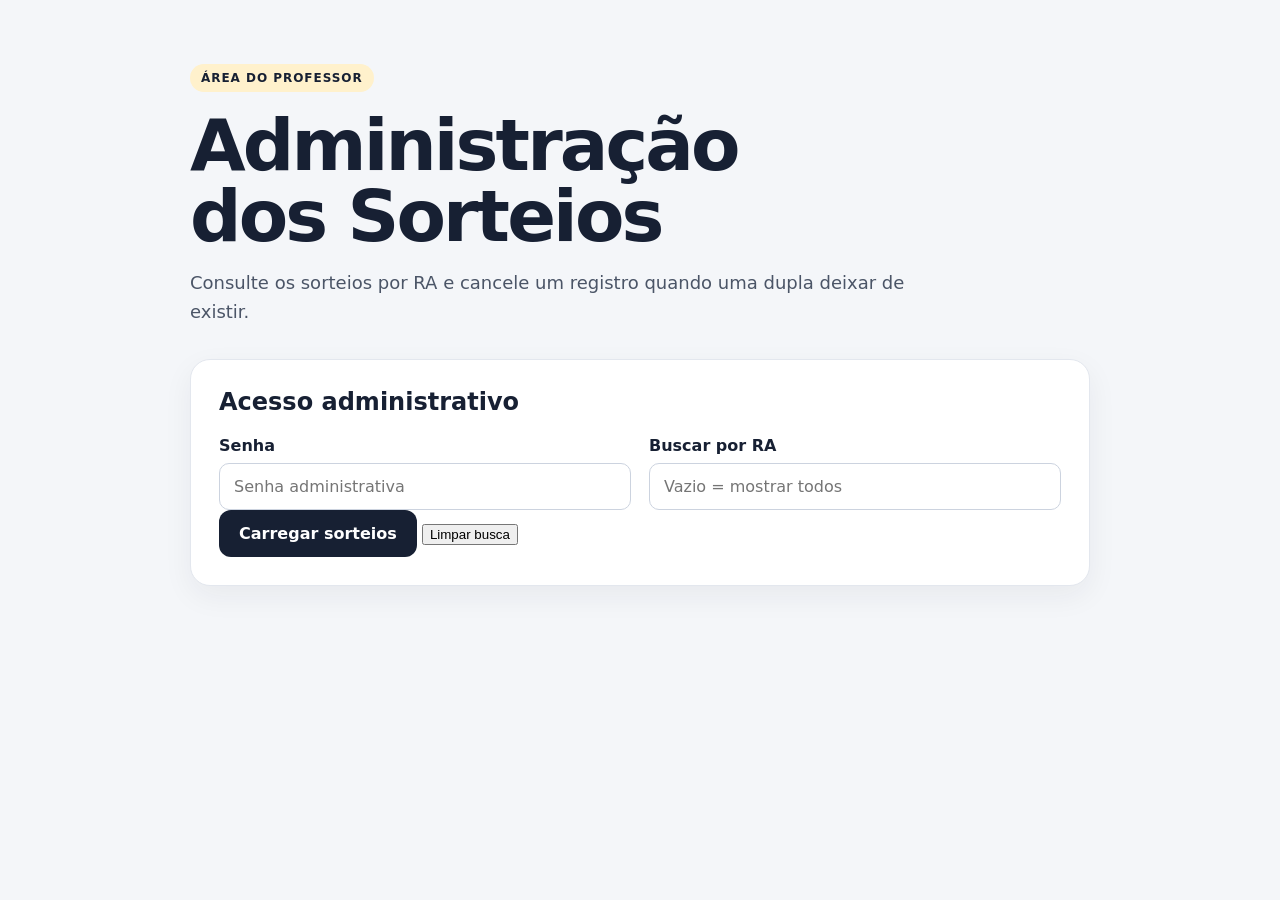
==== admin.html @ 9f57b19d "feat: add professor draw administration panel" ====
<!doctype html>
<html lang="pt-BR">
<head>
  <meta charset="utf-8">
  <meta name="viewport" content="width=device-width, initial-scale=1">
  <title>Algoritmos 2 — Administração dos Sorteios</title>
  <link rel="stylesheet" href="style.css">
</head>
<body>
  <main class="container">
    <section class="hero">
      <span class="badge">ÁREA DO PROFESSOR</span>
      <h1>Administração<br>dos Sorteios</h1>
      <p>Consulte os sorteios por RA e cancele um registro quando uma dupla deixar de existir.</p>
    </section>

    <section class="card">
      <h2>Acesso administrativo</h2>
      <div class="grid">
        <label>
          <span>Senha</span>
          <input id="password" type="password" autocomplete="current-password" placeholder="Senha administrativa">
        </label>
        <label>
          <span>Buscar por RA</span>
          <input id="ra-search" placeholder="Vazio = mostrar todos">
        </label>
      </div>
      <div class="admin-actions">
        <button class="button" id="load-button" type="button">Carregar sorteios</button>
        <button class="secondary-button" id="clear-button" type="button">Limpar busca</button>
      </div>
      <p id="admin-error" class="error" hidden></p>
    </section>

    <section class="card" id="results-card" hidden>
      <div class="results-header">
        <h2>Sorteios encontrados</h2>
        <span id="total-count" class="count-badge"></span>
      </div>
      <div id="results"></div>
    </section>
  </main>

  <script>
    const passwordInput = document.getElementById('password');
    const raSearch = document.getElementById('ra-search');
    const loadButton = document.getElementById('load-button');
    const clearButton = document.getElementById('clear-button');
    const errorBox = document.getElementById('admin-error');
    const resultsCard = document.getElementById('results-card');
    const results = document.getElementById('results');
    const totalCount = document.getElementById('total-count');

    const saved = sessionStorage.getItem('alg2-admin-password');
    if (saved) passwordInput.value = saved;

    function cleanRa(value) {
      return value.trim().replace(/[^0-9A-Za-z]/g, '').toUpperCase();
    }

    function setError(message) {
      errorBox.textContent = message;
      errorBox.hidden = false;
    }

    function clearError() {
      errorBox.hidden = true;
      errorBox.textContent = '';
    }

    function setLoading(loading) {
      loadButton.disabled = loading;
      loadButton.textContent = loading ? 'Carregando...' : 'Carregar sorteios';
    }

    function escapeHtml(value) {
      return String(value ?? '')
        .replaceAll('&', '&amp;')
        .replaceAll('<', '&lt;')
        .replaceAll('>', '&gt;')
        .replaceAll('"', '&quot;')
        .replaceAll("'", '&#039;');
    }

    function formatDate(value) {
      if (!value) return 'Data não registrada';
      const date = new Date(value);
      if (Number.isNaN(date.getTime())) return value;
      return new Intl.DateTimeFormat('pt-BR', {
        dateStyle: 'short',
        timeStyle: 'short'
      }).format(date);
    }

    async function callAdmin(payload) {
      const password = passwordInput.value;
      if (!password) throw new Error('Informe a senha administrativa.');

      const response = await fetch('/api/admin', {
        method: 'POST',
        headers: {
          'Content-Type': 'application/json',
          'x-admin-password': password
        },
        body: JSON.stringify(payload)
      });

      const data = await response.json().catch(() => ({}));
      if (!response.ok) throw new Error(data.error || 'Falha ao acessar o painel.');
      sessionStorage.setItem('alg2-admin-password', password);
      return data;
    }

    function renderDraw(draw) {
      const alunos = (draw.alunos || [])
        .map(a => '<strong>' + escapeHtml(a.nome) + '</strong> (' + escapeHtml(a.ra) + ')')
        .join(' / ');

      const q = draw.questao || {};
      const paradigma = draw.paradigma
        ? '<span class="paradigm-badge">' + escapeHtml(draw.paradigma) + '</span>'
        : '';

      return '<article class="draw-item" data-key="' + escapeHtml(draw.record_key) + '">' +
        '<div class="draw-top">' +
          '<div>' +
            '<div class="draw-type">' + escapeHtml(draw.tipo || 'sorteio') + '</div>' +
            '<div class="draw-students">' + alunos + '</div>' +
          '</div>' +
          '<div class="draw-date">' + escapeHtml(formatDate(draw.data)) + '</div>' +
        '</div>' +
        '<div class="draw-question">' +
          '<div class="draw-question-title"><strong>' + escapeHtml(q.id || '') + ' — ' + escapeHtml(q.titulo || '') + '</strong> ' + paradigma + '</div>' +
          '<details><summary>Ver enunciado</summary><p>' + escapeHtml(q.enunciado || '') + '</p></details>' +
        '</div>' +
        '<button class="danger-button" type="button" data-delete="' + escapeHtml(draw.record_key) + '">Cancelar sorteio</button>' +
      '</article>';
    }

    async function loadDraws() {
      clearError();
      setLoading(true);
      try {
        const data = await callAdmin({
          action: 'list',
          ra: cleanRa(raSearch.value)
        });

        totalCount.textContent = data.total + (data.total === 1 ? ' registro' : ' registros');
        results.innerHTML = data.sorteios.length
          ? data.sorteios.map(renderDraw).join('')
          : '<p class="empty-state">Nenhum sorteio encontrado.</p>';
        resultsCard.hidden = false;
      } catch (err) {
        setError(err.message || 'Erro ao carregar sorteios.');
        resultsCard.hidden = true;
      } finally {
        setLoading(false);
      }
    }

    loadButton.addEventListener('click', loadDraws);

    clearButton.addEventListener('click', () => {
      raSearch.value = '';
      loadDraws();
    });

    raSearch.addEventListener('keydown', event => {
      if (event.key === 'Enter') loadDraws();
    });

    results.addEventListener('click', async event => {
      const button = event.target.closest('[data-delete]');
      if (!button) return;

      const recordKey = button.getAttribute('data-delete');
      const item = button.closest('.draw-item');
      const studentText = item ? item.querySelector('.draw-students')?.textContent : '';

      if (!window.confirm(
        'Cancelar este sorteio?\n\n' +
        (studentText || '') +
        '\n\nOs RAs ficarão livres para realizar um novo sorteio.'
      )) return;

      clearError();
      button.disabled = true;
      button.textContent = 'Cancelando...';

      try {
        await callAdmin({ action: 'delete', record_key: recordKey });
        await loadDraws();
      } catch (err) {
        setError(err.message || 'Erro ao cancelar sorteio.');
        button.disabled = false;
        button.textContent = 'Cancelar sorteio';
      }
    });
  </script>
</body>
</html>
---- style.css ----
:root {
  font-family: Inter, system-ui, -apple-system, BlinkMacSystemFont, "Segoe UI", sans-serif;
  color: #172033;
  background: #f4f6f9;
}
* { box-sizing: border-box; }
body { margin: 0; min-height: 100vh; }
.container { width: min(900px, calc(100% - 32px)); margin: 0 auto; padding: 64px 0; }
.hero { margin-bottom: 32px; }
.badge, .success-badge {
  display: inline-block;
  padding: 7px 11px;
  border-radius: 999px;
  font-size: 12px;
  font-weight: 800;
  letter-spacing: .08em;
}
.badge { background: #fff1cc; }
.success-badge { background: #dcfae6; color: #087443; }
h1 { font-size: clamp(42px, 8vw, 72px); line-height: .98; margin: 18px 0; letter-spacing: -.04em; }
.hero p, .lead { max-width: 720px; font-size: 18px; line-height: 1.6; color: #4b5567; }
.card {
  background: #fff;
  border: 1px solid #e3e7ee;
  border-radius: 20px;
  padding: 28px;
  margin: 20px 0;
  box-shadow: 0 10px 30px rgba(31,41,55,.06);
}
.card h2 { margin-top: 0; }
.student-block { border-top: 1px solid #edf0f5; padding-top: 22px; margin-top: 22px; }
.student-block h3 { margin: 0 0 14px; }
.required, .optional-tag {
  font-size: 11px;
  text-transform: uppercase;
  letter-spacing: .06em;
  margin-left: 8px;
}
.required { color: #b42318; }
.optional-tag { color: #667085; }
.grid { display: grid; grid-template-columns: 1fr 1fr; gap: 18px; }
label span { display: block; font-weight: 700; margin-bottom: 8px; }
input {
  width: 100%;
  padding: 13px 14px;
  border: 1px solid #ccd3df;
  border-radius: 10px;
  font: inherit;
  background: white;
}
input:focus { outline: 3px solid rgba(23,32,51,.10); border-color: #172033; }
.warning {
  margin: 24px 0;
  padding: 16px 18px;
  border-radius: 12px;
  background: #fff8e6;
  border: 1px solid #f1d98e;
  line-height: 1.5;
}
.button {
  display: inline-block;
  border: 0;
  cursor: pointer;
  font: inherit;
  font-weight: 800;
  padding: 14px 20px;
  border-radius: 12px;
  color: white;
  background: #172033;
}
.button:hover:not(:disabled) { opacity: .9; }
.button:disabled { opacity: .55; cursor: wait; }
.error { margin-top: 14px; color: #b42318; font-weight: 700; }
.secondary { background: #fbfcfe; }
.small { color: #667085; font-size: 14px; }
.result-card { border-color: #a9e7c3; }
.result-participants { font-weight: 700; color: #475467; }
.question-text {
  white-space: pre-wrap;
  line-height: 1.7;
  background: #f8fafc;
  border-radius: 12px;
  padding: 18px;
  margin-top: 18px;
}
ol { padding-left: 22px; line-height: 1.8; }
@media (max-width: 650px) {
  .grid { grid-template-columns: 1fr; }
  .container { padding: 32px 0; }
}
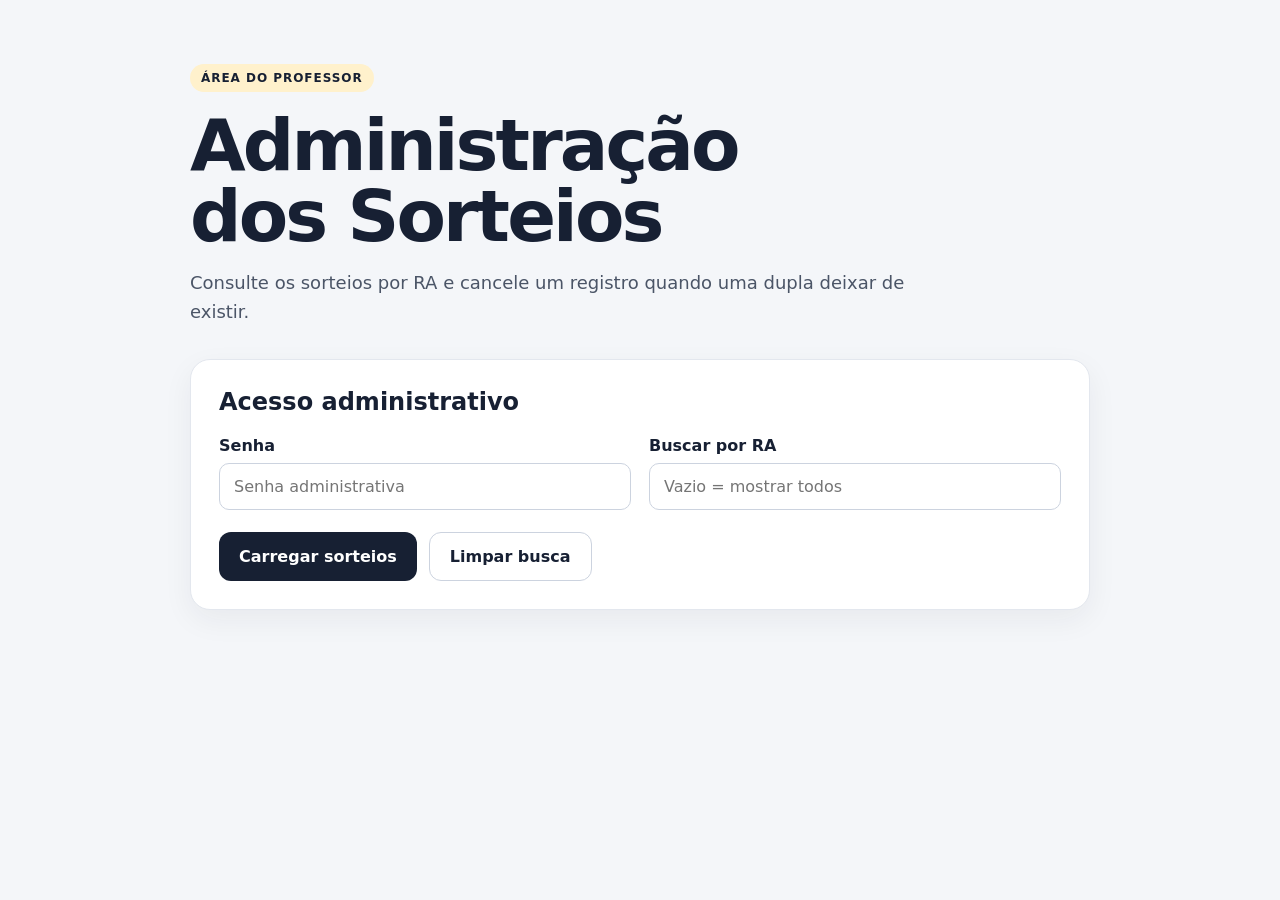
==== commit e9436ce0: "feat: show class shift in admin panel" ====
--- a/admin.html
+++ b/admin.html
@@ -121,11 +121,16 @@
       const paradigma = draw.paradigma
         ? '<span class="paradigm-badge">' + escapeHtml(draw.paradigma) + '</span>'
         : '';
+      const turno = draw.turno === 'NOTURNO'
+        ? 'Algoritmos 2 — Noturno'
+        : draw.turno === 'DIURNO'
+          ? 'Algoritmos 2 — Diurno'
+          : 'Turno não informado';
 
       return '<article class="draw-item" data-key="' + escapeHtml(draw.record_key) + '">' +
         '<div class="draw-top">' +
           '<div>' +
-            '<div class="draw-type">' + escapeHtml(draw.tipo || 'sorteio') + '</div>' +
+            '<div class="draw-type">' + escapeHtml(draw.tipo || 'sorteio') + ' · ' + escapeHtml(turno) + '</div>' +
             '<div class="draw-students">' + alunos + '</div>' +
           '</div>' +
           '<div class="draw-date">' + escapeHtml(formatDate(draw.data)) + '</div>' +
--- a/style.css
+++ b/style.css
@@ -88,3 +88,84 @@
   .grid { grid-template-columns: 1fr; }
   .container { padding: 32px 0; }
 }
+
+.admin-actions {
+  display: flex;
+  gap: 12px;
+  margin-top: 22px;
+  flex-wrap: wrap;
+}
+.secondary-button {
+  border: 1px solid #ccd3df;
+  background: #fff;
+  color: #172033;
+  padding: 14px 20px;
+  border-radius: 12px;
+  font: inherit;
+  font-weight: 800;
+  cursor: pointer;
+}
+.secondary-button:hover { background: #f8fafc; }
+.results-header {
+  display: flex;
+  align-items: center;
+  justify-content: space-between;
+  gap: 12px;
+}
+.count-badge, .paradigm-badge {
+  display: inline-block;
+  border-radius: 999px;
+  padding: 6px 10px;
+  font-size: 12px;
+  font-weight: 800;
+}
+.count-badge { background: #eef2f7; color: #475467; }
+.paradigm-badge { background: #eef4ff; color: #3538cd; margin-left: 8px; }
+.draw-item {
+  border-top: 1px solid #e7ebf0;
+  padding: 22px 0;
+}
+.draw-item:first-child { border-top: 0; padding-top: 0; }
+.draw-top {
+  display: flex;
+  justify-content: space-between;
+  gap: 16px;
+  align-items: flex-start;
+}
+.draw-type {
+  text-transform: uppercase;
+  font-size: 11px;
+  font-weight: 800;
+  letter-spacing: .08em;
+  color: #667085;
+  margin-bottom: 6px;
+}
+.draw-students { line-height: 1.5; }
+.draw-date { color: #667085; font-size: 14px; white-space: nowrap; }
+.draw-question {
+  margin: 16px 0;
+  background: #f8fafc;
+  border-radius: 12px;
+  padding: 16px;
+}
+.draw-question-title { line-height: 1.5; }
+.draw-question details { margin-top: 10px; }
+.draw-question summary { cursor: pointer; font-weight: 700; }
+.draw-question p { white-space: pre-wrap; line-height: 1.6; }
+.danger-button {
+  border: 1px solid #f7b4ad;
+  background: #fff;
+  color: #b42318;
+  padding: 10px 14px;
+  border-radius: 10px;
+  font: inherit;
+  font-weight: 800;
+  cursor: pointer;
+}
+.danger-button:hover:not(:disabled) { background: #fff4f2; }
+.danger-button:disabled { opacity: .55; cursor: wait; }
+.empty-state { color: #667085; }
+@media (max-width: 650px) {
+  .draw-top { flex-direction: column; }
+  .draw-date { white-space: normal; }
+}
